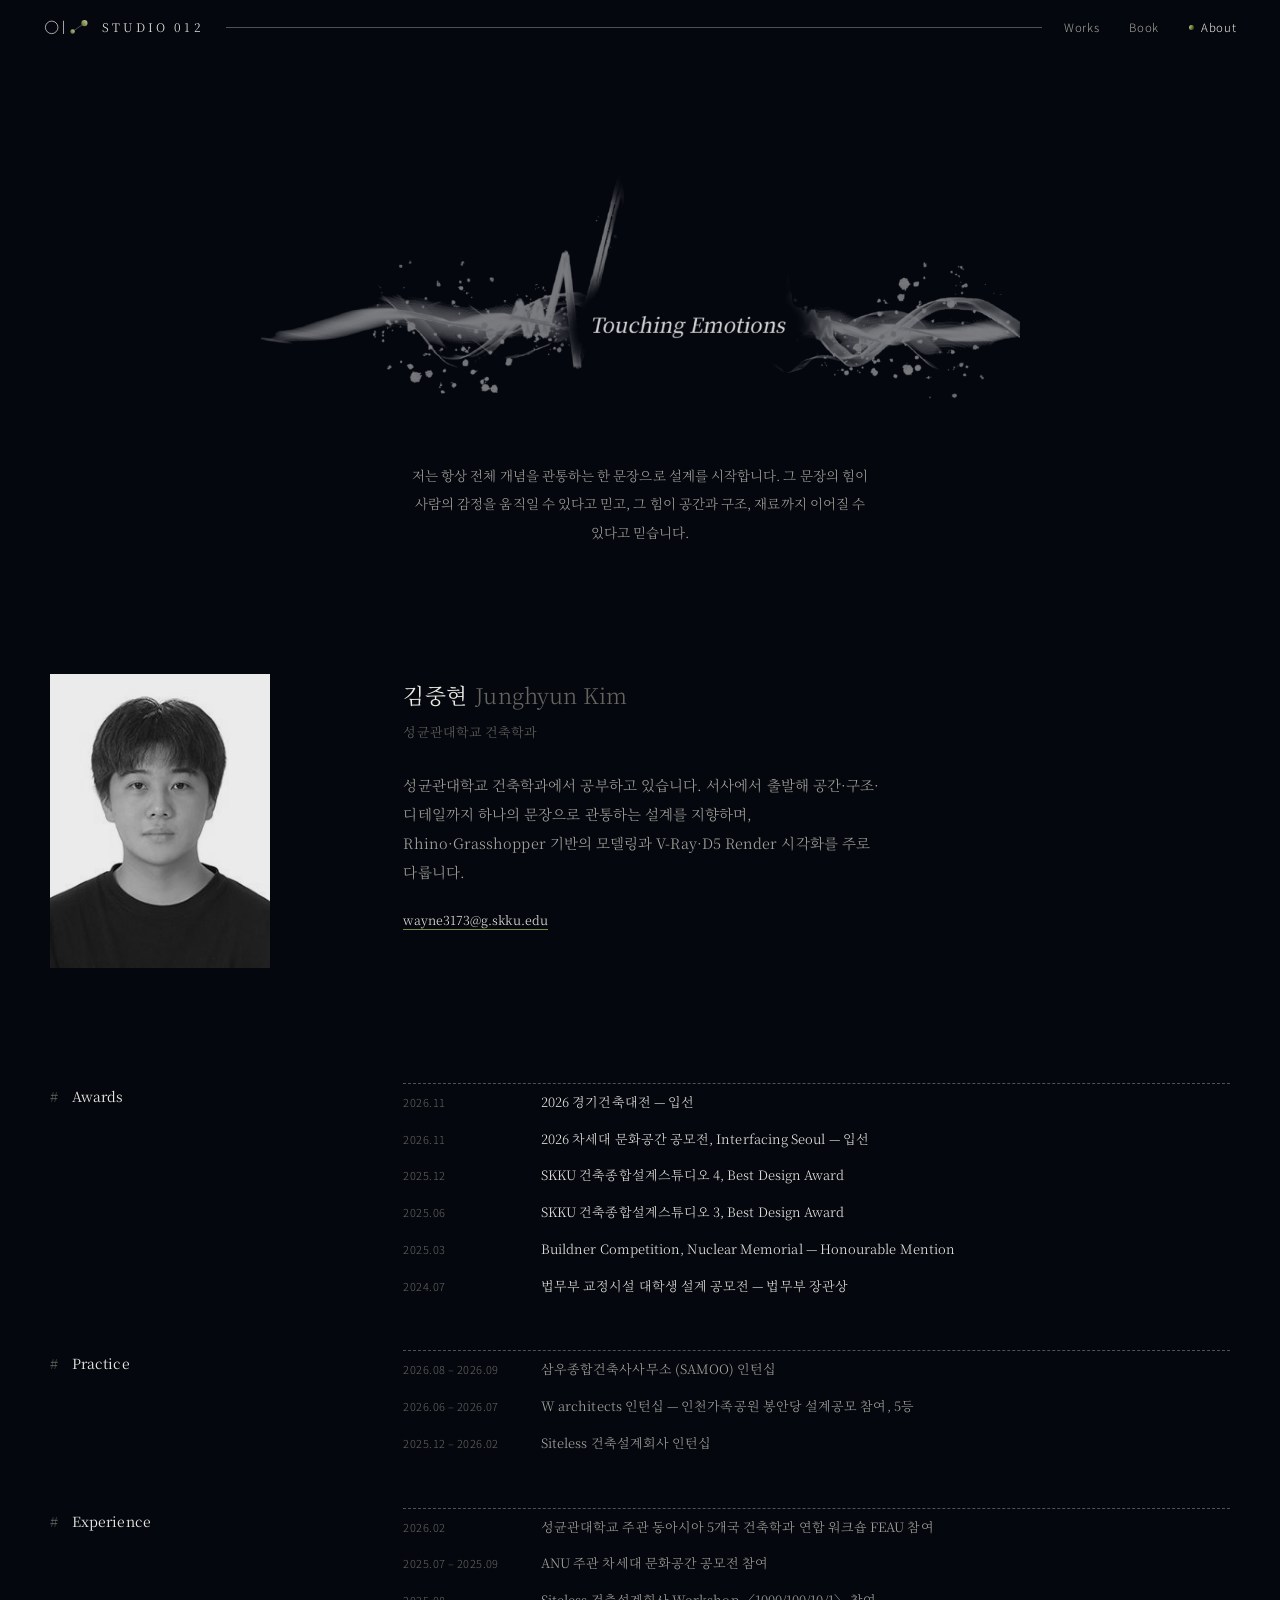
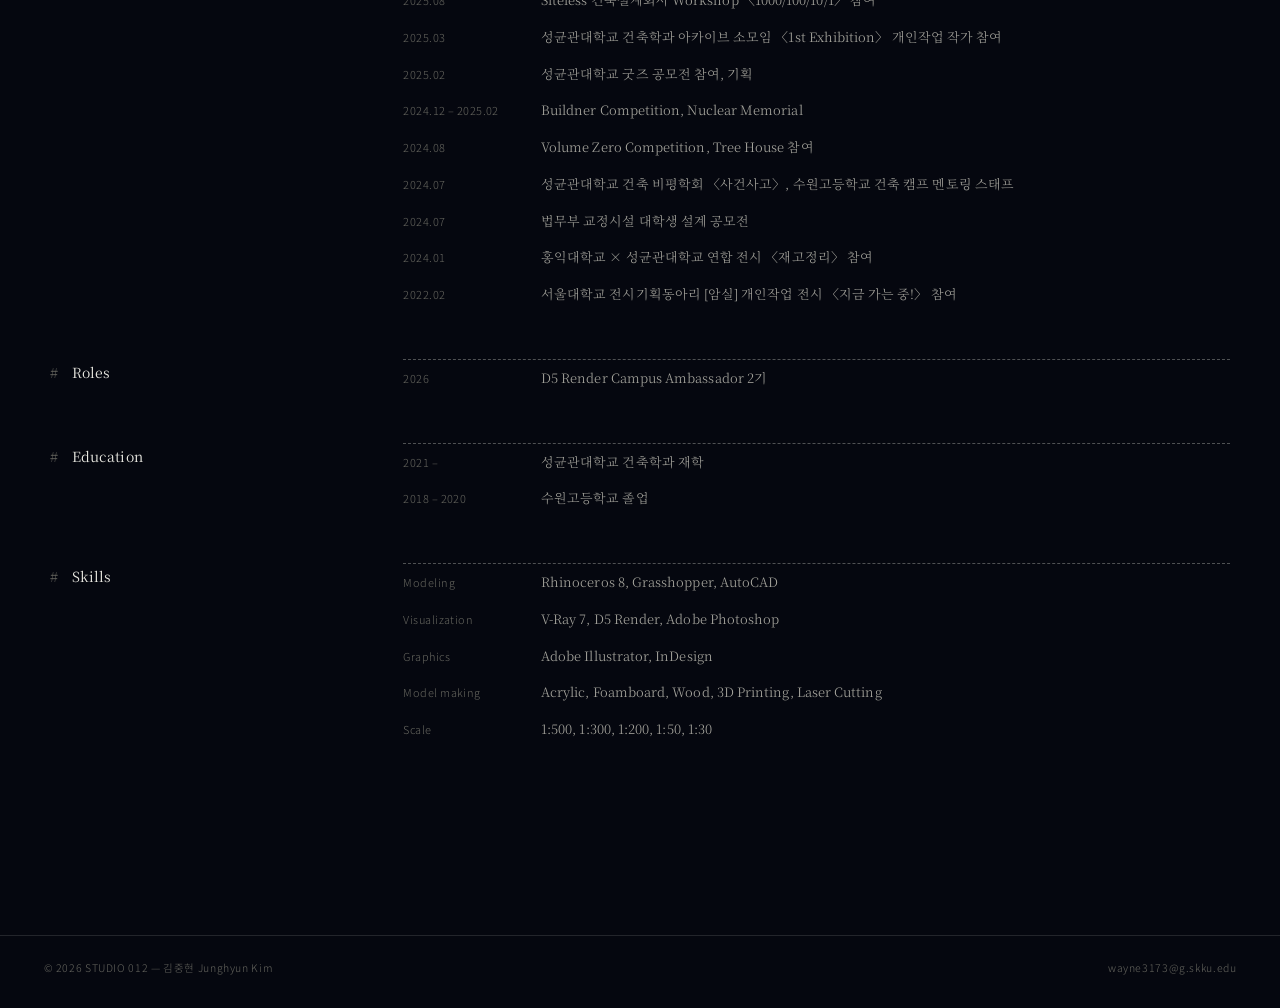
==== about.html @ ef9b9c55 "Initial commit" ====
<!doctype html>
<html lang="ko">
<head>
<meta charset="utf-8">
<meta name="viewport" content="width=device-width, initial-scale=1">
<link rel="preload" href="assets/fonts/NotoSerifKR-300.woff" as="font" type="font/woff" crossorigin>
<link rel="stylesheet" href="assets/css/style.css">
<link rel="icon" href="assets/brand/logo-mark.svg" type="image/svg+xml">
<title>About — STUDIO 012</title>
</head>
<body>
<main class="about" id="about"></main>
<script src="data/site.js"></script>
<script src="assets/js/common.js"></script>
<script src="assets/js/about.js"></script>
</body>
</html>
---- assets/css/style.css ----
/* ============================================================
   STUDIO 012 — 스타일
   색·글꼴은 맨 위 :root 에서 한 번에 바꿀 수 있습니다.
   톤: 검은 바탕 · 회색 세리프 본문 · 올리브 그라데이션 포인트
   (기존 포트폴리오 'Touching Emotions'의 여백과 회색 위계를 따름)
   ============================================================ */

@font-face { font-family: "Noto Serif KR"; font-weight: 300; font-display: swap; src: url("../fonts/NotoSerifKR-300.woff") format("woff"); }
@font-face { font-family: "Noto Serif KR"; font-weight: 400; font-display: swap; src: url("../fonts/NotoSerifKR-400.woff") format("woff"); }
@font-face { font-family: "Noto Sans KR";  font-weight: 300; font-display: swap; src: url("../fonts/NotoSansKR-300.woff") format("woff"); }
@font-face { font-family: "Noto Sans KR";  font-weight: 400; font-display: swap; src: url("../fonts/NotoSansKR-400.woff") format("woff"); }

:root {
  color-scheme: dark;
  --bg:       #05070F;   /* 바탕 — 검정에 가까운 남색 */
  --bg-2:     #0B0E1A;   /* 이미지 자리 */
  --title:    #ECEBE4;   /* 제목 */
  --text:     #A9A8A0;   /* 본문 — 포트폴리오의 회색 */
  --mute:     #66665F;   /* 보조 */
  --rule:     rgba(236,235,228,.13);
  --rule-2:   rgba(236,235,228,.32);

  --olive-hi: #C9CF95;   /* 올리브 밝은 쪽 */
  --olive:    #7D8843;   /* 올리브 */
  --olive-lo: #283012;   /* 올리브 어두운 쪽 */
  --grad:     linear-gradient(115deg, #D3D8A2 0%, #8E9A4E 38%, #4C5624 72%, #1E240C 100%);

  --serif: "Noto Serif KR", "Noto Serif CJK KR", Georgia, serif;
  --sans:  "Noto Sans KR", "Noto Sans CJK KR", system-ui, sans-serif;

  --gutter: clamp(16px, 3.4vw, 56px);
  --measure: 1180px;
  --figw: 920px;          /* 프로젝트 이미지 최대 폭 — 사진 크기는 여기서 조절 */
  --header-h: 54px;
  --ease: cubic-bezier(.2,.7,.1,1);
}

*, *::before, *::after { box-sizing: border-box; }
html { -webkit-text-size-adjust: 100%; scroll-behavior: smooth; }
body {
  margin: 0; background: var(--bg); color: var(--text);
  font-family: var(--serif); font-weight: 300; font-size: 14px; line-height: 1.95; letter-spacing: .005em;
  word-break: keep-all; overflow-wrap: break-word; -webkit-font-smoothing: antialiased;
}
img { display: block; max-width: 100%; height: auto; }
a { color: inherit; text-decoration: none; }
button { font: inherit; color: inherit; background: none; border: 0; padding: 0; cursor: pointer; }
:focus-visible { outline: 1px solid var(--olive-hi); outline-offset: 4px; }
::selection { background: var(--olive); color: #fff; }
.grad-text { background: linear-gradient(115deg, #E6E9C4 0%, #B4BE74 45%, #7D8843 100%); -webkit-background-clip: text; background-clip: text; color: transparent; }

/* ---------- Header : 포트폴리오 상단 머리줄 형식 ---------- */
.site-header {
  position: fixed; inset: 0 0 auto 0; z-index: 50; height: calc(var(--header-h) + env(safe-area-inset-top, 0px)); padding-top: env(safe-area-inset-top, 0px) !important;
  display: flex; align-items: center; gap: 22px; padding: 0 var(--gutter);
  font-family: var(--sans); font-size: 11.5px; letter-spacing: .06em; color: var(--title);
  transition: background .5s var(--ease);
}
.site-header.is-solid { background: rgba(5,7,15,.82); backdrop-filter: blur(10px); -webkit-backdrop-filter: blur(10px); }
.site-header .line { flex: 1; height: 1px; background: var(--rule-2); }
.brand { font-family: var(--serif); font-weight: 400; font-size: 13px; letter-spacing: .08em; white-space: nowrap; }
.brand { display: inline-flex; align-items: center; gap: 12px; font-weight: 300; font-size: 12px; letter-spacing: .26em; }
.brand .mark { width: 46px; height: auto; flex: none; }
.nav { display: flex; gap: clamp(14px, 2.4vw, 30px); }
.nav a { color: var(--text); transition: color .3s; }
.nav a:hover, .nav a[aria-current="page"] { color: var(--title); }
.nav a[aria-current="page"]::before { content: ""; display: inline-block; width: 5px; height: 5px; border-radius: 50%; background: var(--grad); margin-right: 7px; vertical-align: 2px; }

/* ---------- Home : 버블 다이어그램 ---------- */
.atlas { position: relative; height: 100svh; min-height: 560px; overflow: hidden;
  background: var(--bg); }
.atlas svg { position: absolute; inset: 0; width: 100%; height: 100%; touch-action: none; }
.atlas .link { stroke: var(--title); stroke-width: .7; fill: none; opacity: .55; }
.atlas .link.kw { stroke: var(--title); stroke-width: .4; opacity: .2; stroke-dasharray: 2 3; }
.atlas .orbits .ring { fill: none; stroke: var(--title); stroke-width: .55; opacity: .2; }
.atlas .orbits .ring.dash { stroke-dasharray: 1 5; stroke-width: 1.1; stroke-linecap: round; opacity: .32; }
.atlas .orbits .core .ring { opacity: .26; }
.atlas .orbits .core .ring.dash { stroke-dasharray: 10 6 2 6; stroke-width: .7; opacity: .3; }
.atlas .orbits .ring.tick { stroke-dasharray: .8 5.2; stroke-width: 5; opacity: .35; }
.atlas .orbits .ring.far { stroke-dasharray: 2 9; opacity: .18; }
.atlas .orbits .sat-dot { opacity: .95; }
.atlas .stars circle { fill: #F2F1EA; }
.atlas .stars .tw { animation: twinkle 5.5s ease-in-out infinite; }
@keyframes twinkle { 0%, 100% { opacity: .15; } 50% { opacity: .95; } }
.atlas .orbits g { transition: opacity .45s var(--ease); }
.atlas .node { cursor: pointer; }
.atlas .node text { pointer-events: none; }
.atlas .node .c-color { opacity: .9; }
.atlas .node .c-glass { fill: rgba(255,255,255,.12); stroke: rgba(255,255,255,.55); stroke-width: .6; }
.atlas .node .c-out { fill: none; stroke: rgba(255,255,255,.75); stroke-width: 1.2; }
.atlas .node .c-in { fill: none; stroke: rgba(255,255,255,.5); stroke-width: .6; }
.atlas .node.core .lbl { font-family: var(--serif); font-style: italic; font-size: 11px; fill: #15160F; text-anchor: middle; }
.atlas .node .orb { transition: transform .6s var(--ease); }
.atlas .node .orb-color { opacity: .95; }
.atlas .node .orb-glass { fill: rgba(255,255,255,.07); stroke: rgba(255,255,255,.38); stroke-width: .6; }
.atlas .node.project:hover .orb, .atlas .node.project:focus .orb { transform: scale(1.12); }
.atlas .node.project .ttl { font-family: var(--serif); font-size: 11.5px; fill: var(--title); }
.atlas .node.project .note { font-family: var(--sans); font-weight: 300; font-size: 8.5px; letter-spacing: .02em; fill: var(--mute); }
.atlas .node .kw { fill: var(--bg); stroke: var(--title); stroke-width: .6; opacity: .9; }
.atlas .node.keyword .lbl { font-family: var(--sans); font-weight: 300; font-size: 8.5px; fill: var(--text); text-anchor: middle; }
.atlas .node, .atlas .link { transition: opacity .45s var(--ease); }
.atlas.is-focus .link, .atlas.is-focus .node, .atlas.is-focus .orbits g { opacity: .12; }
.atlas.is-focus .link.on { opacity: .9; stroke: var(--olive-hi); stroke-width: .8; }
.atlas.is-focus .node.on, .atlas.is-focus .orbits g.on { opacity: 1; }
.atlas.is-focus .node.keyword.on .kw { stroke: var(--olive-hi); }

.atlas-emblem { position: absolute; left: calc(var(--gutter) - 10px); bottom: clamp(36px, 7vh, 72px); width: min(470px, 78vw); pointer-events: none; }
.atlas-emblem { left: var(--gutter); width: min(380px, 80vw); }
.atlas-emblem { pointer-events: auto; }
.atlas-emblem .atlas-title a { border-bottom: 1px solid transparent; transition: border-color .4s; }
.atlas-emblem .atlas-title a:hover { border-color: var(--olive-hi); }
.atlas-emblem .atlas-title { margin: 0 0 10px; font-style: italic; font-size: 15px; color: var(--title); letter-spacing: .01em; }
.atlas-emblem p { margin: 0; font-size: 12px; color: var(--mute); line-height: 1.8; }
.atlas-legend { position: absolute; right: var(--gutter); bottom: clamp(36px, 7vh, 72px); display: flex; flex-direction: column; gap: 4px;
  font-family: var(--sans); font-size: 10.5px; letter-spacing: .06em; color: var(--mute); text-align: right; }
.atlas-legend i { display: inline-block; width: 7px; height: 7px; border-radius: 50%; margin-left: 8px; }
.atlas-legend .k i { background: transparent; border: 1px solid var(--title); }
.atlas-legend .p i { background: linear-gradient(90deg, #6A5BD6, #E07BB5); filter: blur(1px); width: 12px; height: 12px; }

/* 미리보기 카드 */
.peek { position: absolute; z-index: 5; width: min(240px, 58vw); pointer-events: none; opacity: 0; transform: translateY(6px);
  transition: opacity .4s var(--ease), transform .4s var(--ease); }
.peek.on { opacity: 1; transform: none; pointer-events: auto; }
.peek .ph { aspect-ratio: 4/3; overflow: hidden; background: var(--bg-2); }
.peek img { width: 100%; height: 100%; object-fit: cover; filter: grayscale(1) brightness(.85); transform: scale(1.05); transition: filter 1.1s var(--ease) .1s, transform 1.4s var(--ease); }
.peek.on img { filter: grayscale(0) brightness(1); transform: scale(1); }
.peek .meta { background: rgba(5,7,15,.85); padding: 8px 0 4px; font-size: 11.5px; line-height: 1.7; }
.peek .meta b { font-weight: 400; font-size: 13px; color: var(--title); display: block; }
.peek .meta span { color: var(--mute); }

/* ---------- Home : 지향하는 건축 ---------- */
.thesis { max-width: calc(var(--measure) + 2 * var(--gutter)); margin: 0 auto;
  display: grid; grid-template-columns: minmax(0, 6fr) minmax(0, 5fr); gap: clamp(32px, 6vw, 96px);
  padding: clamp(110px, 14vw, 200px) var(--gutter) clamp(90px, 11vw, 160px); align-items: center; }
.thesis-text .kicker { font-family: var(--sans); font-size: 11px; letter-spacing: .08em; color: var(--mute); margin: 0 0 26px; }
.thesis-text .lead { font-size: clamp(18px, 1.8vw, 23px); color: var(--title); font-weight: 300; line-height: 1.7; margin: 0 0 1.6em; }
.thesis-text p { max-width: 31em; margin: 0 0 1.1em; }
.thesis-text .motto { margin-top: 2.4em; font-style: italic; font-size: 13px; }
.thesis-figure { margin: 0; justify-self: end; width: min(100%, 300px); }
.thesis-figure .ph { aspect-ratio: 4/5; overflow: hidden; }
.thesis-figure img { width: 100%; height: 100%; object-fit: cover; filter: grayscale(.25) brightness(.92); transition: filter 1.2s var(--ease); }
.thesis-figure a:hover img { filter: none; }
.thesis-figure figcaption { font-size: 11.5px; color: var(--mute); margin-top: 12px; line-height: 1.7; }

/* ---------- Works ---------- */
.section-head { max-width: calc(1000px + 2 * var(--gutter)); margin: 0 auto 34px; padding: 0 var(--gutter);
  display: flex; align-items: center; gap: 18px; font-family: var(--sans); font-size: 11px; letter-spacing: .08em; color: var(--mute); }
.section-head h2 { margin: 0; font-family: var(--serif); font-size: 14px; font-weight: 400; letter-spacing: .02em; color: var(--title); }
.section-head .line { flex: 1; height: 1px; background: var(--rule); }

.works { max-width: calc(1000px + 2 * var(--gutter)); margin: 0 auto;
  display: grid; grid-template-columns: repeat(3, minmax(0, 1fr)); gap: clamp(40px, 5vw, 64px) clamp(16px, 2.2vw, 30px);
  padding: 0 var(--gutter) clamp(110px, 13vw, 180px); }
.work .ph { aspect-ratio: 4/3; overflow: hidden; background: var(--bg-2); }
.work img { width: 100%; height: 100%; object-fit: cover; filter: grayscale(1) brightness(.8) contrast(1.05); transition: filter 1s var(--ease), transform 1.6s var(--ease); }
.work:hover img, .work:focus-visible img { filter: grayscale(0) brightness(1); transform: scale(1.035); }
.work .cap { padding-top: 14px; display: grid; grid-template-columns: 1fr auto; gap: 0 12px; }
.work .t { color: var(--title); font-size: 14px; font-weight: 400; line-height: 1.6; }
.work .y { font-family: var(--sans); font-size: 10.5px; letter-spacing: .06em; color: var(--mute); padding-top: 3px; }
.work .s { grid-column: 1 / -1; font-size: 12px; color: var(--mute); line-height: 1.7; }
.work .bar { grid-column: 1 / -1; height: 1px; margin-top: 12px; background: var(--rule); position: relative; overflow: hidden; }
.work .bar::after { content: ""; position: absolute; inset: 0; background: var(--grad); transform: scaleX(0); transform-origin: left; transition: transform .9s var(--ease); }
.work:hover .bar::after { transform: scaleX(1); }

/* ---------- Footer ---------- */
.site-footer { display: flex; flex-wrap: wrap; justify-content: space-between; gap: 12px; padding: 22px var(--gutter) 30px;
  border-top: 1px solid var(--rule); font-family: var(--sans); font-size: 10.5px; letter-spacing: .06em; color: var(--mute); }
.site-footer a:hover { color: var(--title); }

/* ---------- Project ---------- */
.p-hero { max-width: calc(var(--figw) + 2 * var(--gutter)); margin: 0 auto; padding: 0 var(--gutter); }
.p-hero button { display: block; width: 100%; cursor: zoom-in; background: var(--bg-2); }
.p-hero img { width: 100%; max-height: 62svh; object-fit: cover; }

/* 포트폴리오 페이지 머리 형식: 제목 / 수상, 메타 / 한 줄 문장 */
.p-head { max-width: calc(var(--measure) + 2 * var(--gutter)); margin: 0 auto; padding: calc(var(--header-h) + clamp(56px, 7vw, 100px)) var(--gutter) clamp(34px, 4vw, 52px);
  display: grid; grid-template-columns: 1fr 1fr; gap: 26px var(--gutter); }
.p-head h1 { margin: 0; font-weight: 400; font-size: clamp(22px, 2.3vw, 30px); line-height: 1.35; color: var(--title); letter-spacing: -.005em; }
.p-head .award { text-align: right; align-self: end; font-size: 13px; }
.p-head .meta { font-size: 12.5px; line-height: 1.85; color: var(--mute); }
.p-head .meta span { display: block; }
.p-head .tag { text-align: right; font-size: 13px; line-height: 1.85; color: var(--text); max-width: 26em; justify-self: end; }
.p-head .rule { grid-column: 1 / -1; height: 1px; background: var(--rule); margin-top: 10px; }

.p-intro { max-width: calc(var(--measure) + 2 * var(--gutter)); margin: 0 auto; padding: 22px var(--gutter) clamp(40px, 5vw, 70px); }
.p-intro .p-meta { border-top: 1px solid var(--rule); padding-top: 16px; }
.p-meta { margin: 0; display: grid; grid-template-columns: repeat(auto-fit, minmax(180px, 1fr)); gap: 14px var(--gutter); font-size: 12px; line-height: 1.7; }
.p-meta dt { font-family: var(--sans); font-size: 10px; letter-spacing: .08em; color: var(--mute); margin-bottom: 2px; }
.p-meta dd { margin: 0; color: var(--text); }
@media (max-width: 760px) {
  .figs.free { grid-template-columns: 1fr; gap: 36px; }
  .figs.free .fig { grid-column: 1 / -1 !important; margin-top: 0 !important; }
  .figs.free .fig.side { grid-template-columns: 1fr; }
  .p-top.look-split { grid-template-columns: 1fr; }
  .look-split .p-head { order: 1; } .look-split .p-hero { order: 2; }
}
@media (max-width: 640px) { .p-meta { grid-template-columns: 1fr; } }

.p-toc { position: sticky; top: var(--header-h); z-index: 20; background: rgba(5,7,15,.86); backdrop-filter: blur(8px); -webkit-backdrop-filter: blur(8px);
  border-bottom: 1px solid var(--rule); }
.p-toc nav { max-width: calc(var(--measure) + 2 * var(--gutter)); margin: 0 auto; padding: 10px var(--gutter);
  display: flex; gap: 22px; overflow-x: auto; scrollbar-width: none; font-family: var(--sans); font-size: 10.5px; letter-spacing: .07em; color: var(--mute); }
.p-toc nav::-webkit-scrollbar { display: none; }
.p-toc a { white-space: nowrap; transition: color .3s; }
.p-toc a.on, .p-toc a:hover { color: var(--title); }
.p-toc a.on::before { content: ""; display: inline-block; width: 5px; height: 5px; border-radius: 50%; background: var(--grad); margin-right: 7px; vertical-align: 2px; }

.chapter { max-width: calc(var(--measure) + 2 * var(--gutter)); margin: 0 auto; padding: clamp(76px, 9vw, 130px) var(--gutter) 0; scroll-margin-top: calc(var(--header-h) + 36px); }
.chapter-head { display: grid; grid-template-columns: minmax(0, 3fr) minmax(0, 8fr); gap: var(--gutter); margin-bottom: clamp(30px, 4vw, 52px); }
.chapter-head .idx { font-family: var(--sans); font-size: 10.5px; letter-spacing: .08em; color: var(--mute); padding-top: 6px; }
.chapter-head .idx b { font-weight: 400; margin-right: .9em; }
.chapter-head h2 { margin: 0 0 1em; font-size: clamp(15px, 1.35vw, 18px); font-weight: 400; color: var(--title); line-height: 1.6; }
.chapter-head p { margin: 0 0 1em; max-width: 36em; }

.figs { display: grid; gap: clamp(10px, 1.2vw, 16px); max-width: var(--figw); margin-left: auto; }
.figs.trio, .kind-model .figs { max-width: 760px; }
.fig img { max-height: 70svh; object-fit: contain; margin: 0 auto; }
.figs.full { grid-template-columns: 1fr; }
.figs.pair { grid-template-columns: repeat(2, minmax(0, 1fr)); }
.figs.trio { grid-template-columns: repeat(3, minmax(0, 1fr)); align-items: start; }
.figs > .fig.wide { grid-column: 1 / -1; }
.fig { margin: 0; }
.fig button { display: block; width: 100%; cursor: zoom-in; overflow: hidden; background: var(--bg-2); }
.fig img { width: 100%; transition: transform 1.4s var(--ease); }
.fig button:hover img { transform: scale(1.015); }
.fig figcaption { font-size: 11px; color: var(--mute); padding-top: 8px; line-height: 1.6; }
.kind-drawing .fig button, .kind-detail .fig button { background: #fff; }

.p-next { max-width: calc(var(--measure) + 2 * var(--gutter)); margin: clamp(110px, 13vw, 190px) auto 0; padding: 0 var(--gutter); }
.p-next a { display: grid; grid-template-columns: minmax(0, 1fr) minmax(0, 1fr); gap: var(--gutter); align-items: end; border-top: 1px solid var(--rule); padding: 18px 0 clamp(50px, 6vw, 90px); }
.p-next .lbl { font-family: var(--sans); font-size: 10.5px; letter-spacing: .08em; color: var(--mute); }
.p-next .t { font-size: clamp(18px, 1.8vw, 24px); color: var(--title); margin-top: 8px; }
.p-next .ph { aspect-ratio: 16/9; overflow: hidden; justify-self: end; width: min(100%, 300px); }
.p-next img { width: 100%; height: 100%; object-fit: cover; filter: grayscale(1) brightness(.75); transition: filter 1s var(--ease), transform 1.6s var(--ease); }
.p-next a:hover img { filter: none; transform: scale(1.03); }

/* ---------- 프로젝트마다 다른 구성 ---------- */
/* free: 이미지마다 폭·위치를 따로 — 여백이 서사를 만든다 */
.figs.free { display: grid; grid-template-columns: repeat(12, minmax(0, 1fr)); gap: clamp(40px, 6vw, 96px) clamp(12px, 1.6vw, 22px); max-width: none; margin: 0; align-items: start; }
.figs.free .fig img { width: 100%; max-height: none; }
.figs.free .fig button { background: transparent; }
.figs.free .fig.side { display: grid; grid-template-columns: minmax(0, 1fr) 13em; gap: 18px; align-items: end; }
.figs.free .fig.side figcaption { padding: 0; }
/* strip: 가로로 흐르는 띠 — 선형의 흐름 */
.figs.strip { display: flex; gap: 14px; max-width: none; margin: 0 calc(-1 * var(--gutter)); padding: 0 var(--gutter) 14px; overflow-x: auto; scroll-snap-type: x proximity; scrollbar-width: thin; scrollbar-color: var(--olive) transparent; }
.figs.strip .fig { flex: none; scroll-snap-align: start; }
.figs.strip .fig img { height: min(52svh, 460px); width: auto; max-height: none; }

/* 머리 구성 */
.p-top.look-split { max-width: calc(var(--measure) + 2 * var(--gutter)); margin: 0 auto; padding: calc(var(--header-h) + clamp(50px, 6vw, 90px)) var(--gutter) 0;
  display: grid; grid-template-columns: minmax(0, 5fr) minmax(0, 6fr); gap: clamp(32px, 6vw, 96px); align-items: end; }
.look-split .p-head { padding: 0; margin: 0; grid-template-columns: 1fr; gap: 18px; order: 2; }
.look-split .p-head .award, .look-split .p-head .tag { text-align: left; justify-self: start; }
.look-split .p-hero { padding: 0; margin: 0; max-width: none; order: 1; }
.look-split .p-hero img { max-height: 80svh; }
.p-top.look-center .p-head { grid-template-columns: 1fr; text-align: center; justify-items: center; gap: 16px; }
.look-center .p-head .award, .look-center .p-head .tag { text-align: center; justify-self: center; }
.look-center .p-hero { max-width: calc(620px + 2 * var(--gutter)); }
.p-top.look-pano .p-hero { max-width: calc(var(--measure) + 2 * var(--gutter)); }
.p-top.look-pano .p-hero img { max-height: 46svh; }

/* ---------- Lightbox ---------- */
.lightbox { position: fixed; inset: 0; z-index: 100; background: rgba(5,7,15,.97); color: var(--text); display: none; }
.lightbox.on { display: block; }
.lightbox .stage { position: absolute; inset: 52px 0 46px; overflow: auto; display: grid; place-items: center; cursor: zoom-in; }
.lightbox .stage.zoomed { place-items: start; cursor: zoom-out; }
.lightbox .stage img { max-width: 94vw; max-height: calc(100svh - 110px); object-fit: contain; }
.lightbox .stage.zoomed img { max-width: none; max-height: none; width: 220%; }
.lightbox .bar { position: absolute; left: 0; right: 0; display: flex; justify-content: space-between; align-items: center; padding: 0 var(--gutter); height: 50px; font-family: var(--sans); font-size: 11px; letter-spacing: .05em; }
.lightbox .top { top: 0; } .lightbox .bottom { bottom: 0; color: var(--mute); }
.lightbox .ctrls { display: flex; gap: 22px; }
.lightbox button:hover { color: var(--title); }

/* ---------- About : 포트폴리오의 '# Education' 형식 ---------- */
.about { max-width: calc(var(--measure) + 2 * var(--gutter)); margin: 0 auto; padding: calc(var(--header-h) + clamp(60px, 9vw, 130px)) var(--gutter) clamp(90px, 11vw, 150px); }
.about-top { display: grid; grid-template-columns: minmax(0, 3fr) minmax(0, 8fr); gap: var(--gutter); margin-bottom: clamp(70px, 9vw, 120px); align-items: start; }
.about-top img { width: 100%; max-width: 220px; filter: grayscale(1) brightness(.92); }
.about-emblem { margin: 0 0 clamp(60px, 8vw, 110px); display: flex; justify-content: center; }
.about-emblem img { width: min(760px, 100%); opacity: .9; }
.about-emblem + .about-statement { text-align: center; margin: -40px auto clamp(80px, 10vw, 130px); max-width: 34em; font-size: 13.5px; line-height: 2.1; }
.about-top h1 { margin: 0; font-weight: 400; font-size: clamp(18px, 1.7vw, 22px); color: var(--title); }
.about-top h1 span { color: var(--mute); font-weight: 300; margin-left: .4em; }
.about-top .school { color: var(--mute); margin: 2px 0 2em; font-size: 13px; }
.about-top .intro { font-size: 14.5px; line-height: 2; max-width: 34em; }
.about-top .contact { margin-top: 1.8em; font-size: 12.5px; }
.about-top .contact a { border-bottom: 1px solid var(--olive); color: var(--title); }
.cv { display: grid; grid-template-columns: minmax(0, 3fr) minmax(0, 8fr); gap: 0 var(--gutter); padding: 0 0 46px; }
.cv h2 { margin: 0; font-size: 14px; font-weight: 400; color: var(--title); }
.cv h2::before { content: "#"; margin-right: 1em; color: var(--mute); }
.cv ul { list-style: none; margin: 0; padding: 0; border-top: 1px dashed var(--rule-2); }
.cv li { display: grid; grid-template-columns: 9.5em 1fr; gap: 14px; padding: 7px 0; font-size: 13px; line-height: 1.75; }
.cv li span:first-child { font-family: var(--sans); font-size: 11px; letter-spacing: .04em; color: var(--mute); padding-top: 2px; }
.cv.awards li span:last-child { color: var(--title); }

/* ---------- Book ---------- */
.book-page { min-height: 100svh; display: flex; flex-direction: column; background: radial-gradient(70% 60% at 50% 45%, rgba(125,136,67,.12), transparent 70%), var(--bg); }
.book-wrap { flex: 1; display: flex; flex-direction: column; align-items: center; justify-content: center; padding: calc(var(--header-h) + 24px) var(--gutter) 24px; gap: 20px; }
.book-head { width: 100%; max-width: var(--measure); display: flex; justify-content: space-between; align-items: baseline; gap: 16px; }
.book-head h1 { margin: 0; font-size: 13px; font-weight: 400; color: var(--title); font-style: italic; }
.book-head span { font-family: var(--sans); font-size: 10.5px; letter-spacing: .06em; color: var(--mute); }
.book { position: relative; perspective: 2600px; cursor: pointer; user-select: none; -webkit-user-select: none; }
.book img { width: 100%; height: 100%; object-fit: cover; pointer-events: none; }
.book .face { position: absolute; inset: 0; background: #fff; overflow: hidden; backface-visibility: hidden; -webkit-backface-visibility: hidden; }
.book.is-spread .base { position: absolute; top: 0; bottom: 0; width: 50%; box-shadow: 0 40px 80px -40px rgba(0,0,0,.9); }
.book.is-spread .base.left { left: 0; } .book.is-spread .base.right { right: 0; }
.book .sheet { position: absolute; top: 0; bottom: 0; left: 50%; width: 50%; transform-origin: left center; transform-style: preserve-3d; transition: transform 1.1s cubic-bezier(.5,.05,.2,1); }
.book .sheet.flipped { transform: rotateY(-180deg); }
.book .sheet .back { transform: rotateY(180deg); }
.book .sheet .front::after, .book .sheet .back::after { content: ""; position: absolute; inset: 0; pointer-events: none; }
.book .sheet .front::after { background: linear-gradient(to right, rgba(0,0,0,.16), transparent 7%); }
.book .sheet .back::after { background: linear-gradient(to left, rgba(0,0,0,.16), transparent 7%); }
.book .spine { position: absolute; top: 0; bottom: 0; left: 50%; width: 1px; background: rgba(0,0,0,.2); z-index: 60; pointer-events: none; }
.book.is-single { overflow: hidden; }
.book .track { display: flex; height: 100%; transition: transform .7s var(--ease); }
.book .leaf { position: relative; flex: 0 0 100%; height: 100%; }
.book-ctrls { display: flex; gap: 28px; align-items: center; font-family: var(--sans); font-size: 11px; letter-spacing: .06em; }
.book-ctrls button { padding: 6px 0; color: var(--text); }
.book-ctrls button:hover { color: var(--title); }
.book-ctrls .count { color: var(--mute); font-variant-numeric: tabular-nums; min-width: 5em; text-align: center; }

/* ---------- Responsive ---------- */
@media (max-width: 960px) {
  .works { grid-template-columns: repeat(2, minmax(0, 1fr)); }
  .figs { margin-left: 0; }
  .thesis, .p-intro { grid-template-columns: 1fr; }
  .thesis-figure { justify-self: start; }
  .chapter-head { grid-template-columns: 1fr; gap: 8px; }
  .figs.trio { grid-template-columns: repeat(2, minmax(0, 1fr)); }
  .about-top, .cv { grid-template-columns: 1fr; }
  .cv h2 { margin-bottom: 12px; }
}
@media (max-width: 760px) {
  .figs.free { grid-template-columns: 1fr; gap: 36px; }
  .figs.free .fig { grid-column: 1 / -1 !important; margin-top: 0 !important; }
  .figs.free .fig.side { grid-template-columns: 1fr; }
  .p-top.look-split { grid-template-columns: 1fr; }
  .look-split .p-head { order: 1; } .look-split .p-hero { order: 2; }
}
@media (max-width: 640px) {
  .site-header .line { display: none; }
  .site-header { justify-content: space-between; }
  .works { grid-template-columns: 1fr; }
  .figs.pair, .figs.trio { grid-template-columns: 1fr; }
  .p-head { grid-template-columns: 1fr; gap: 14px; }
  .p-head .award, .p-head .tag { text-align: left; justify-self: start; }
  .p-next a { grid-template-columns: 1fr; }
  .p-next .ph { justify-self: start; }
  .cv li { grid-template-columns: 1fr; gap: 0; }
  .atlas-legend { display: none; }
  .atlas .node.project .ttl { font-size: 10px; }
  .atlas .node.keyword .lbl { font-size: 7.5px; }
}
@media (prefers-reduced-motion: reduce) {
  *, *::before, *::after { transition-duration: .01ms !important; animation-duration: .01ms !important; scroll-behavior: auto !important; }
}
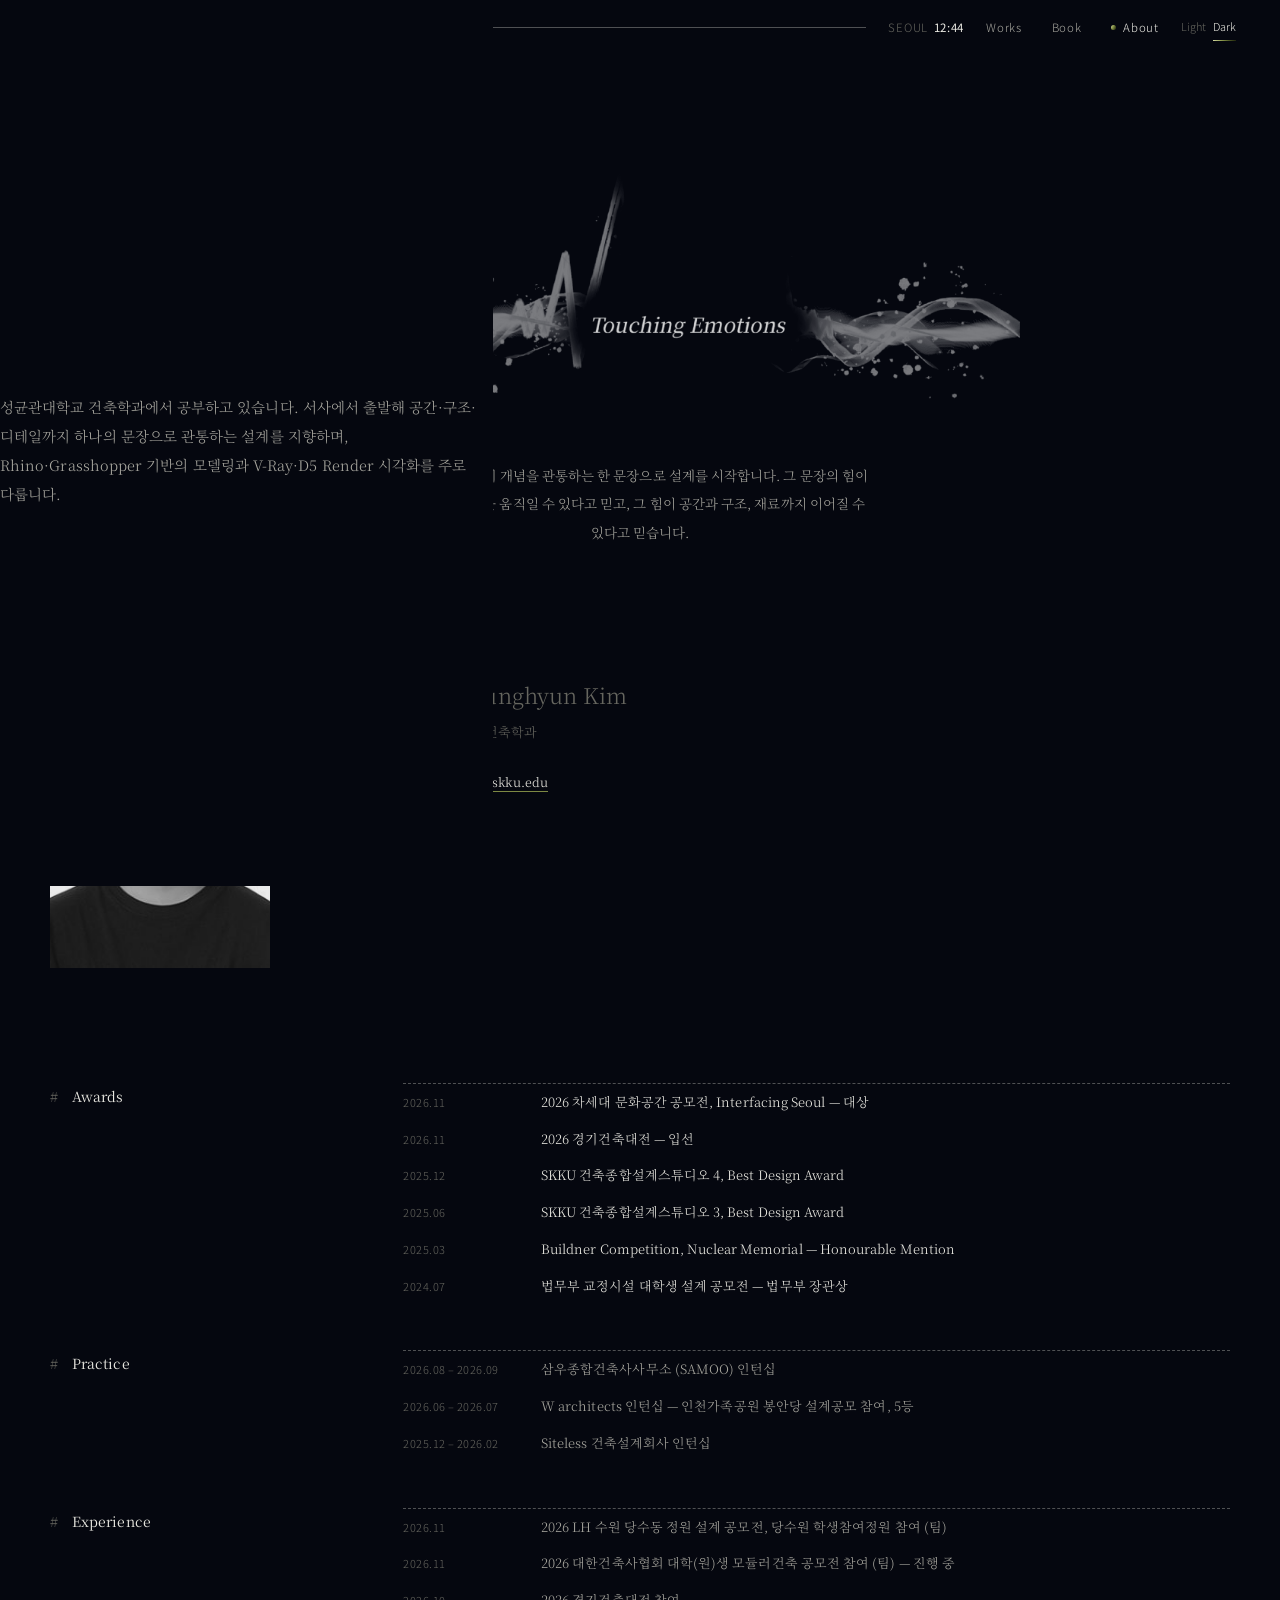
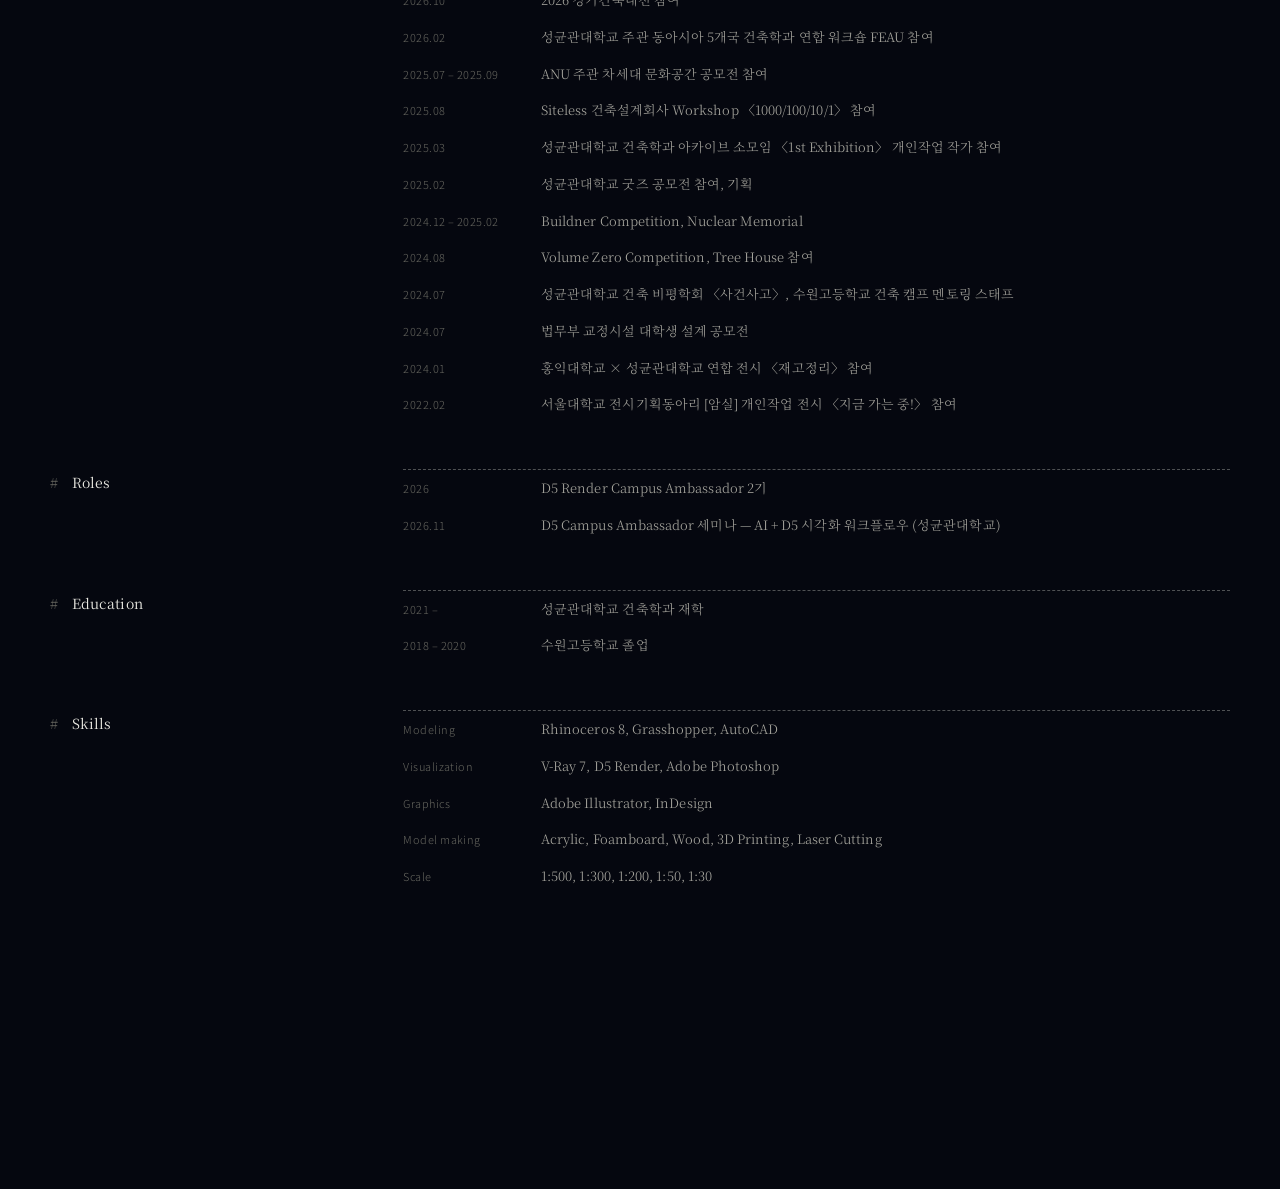
==== commit 2508ac8d: "모션 그래픽 + 라이트/다크 모드 - 궤도를 돌던 글자가 스크롤에 따라 STUDIO 012 로 모이는 키네틱 섹션 - 첫 방문 인트로, 페이지 전환 커튼, 스크롤 진행 선 - 설계" ====
--- a/about.html
+++ b/about.html
@@ -4,7 +4,9 @@
 <meta charset="utf-8">
 <meta name="viewport" content="width=device-width, initial-scale=1">
 <link rel="preload" href="assets/fonts/NotoSerifKR-300.woff" as="font" type="font/woff" crossorigin>
+<script>try{var t=localStorage.getItem("s012-theme")}catch(e){}document.documentElement.dataset.theme=t==="light"?"light":"dark"</script>
 <link rel="stylesheet" href="assets/css/style.css">
+<link rel="stylesheet" href="assets/css/motion.css">
 <link rel="icon" href="assets/brand/logo-mark.svg" type="image/svg+xml">
 <title>About — STUDIO 012</title>
 </head>
@@ -13,5 +15,6 @@
 <script src="data/site.js"></script>
 <script src="assets/js/common.js"></script>
 <script src="assets/js/about.js"></script>
+<script src="assets/js/motion.js"></script>
 </body>
 </html>
--- a/assets/css/style.css
+++ b/assets/css/style.css
@@ -19,6 +19,11 @@
   --mute:     #66665F;   /* 보조 */
   --rule:     rgba(236,235,228,.13);
   --rule-2:   rgba(236,235,228,.32);
+  --veil:     rgba(5,7,15,.84);       /* 머리말·목차 반투명 바탕 */
+  --veil-2:   rgba(5,7,15,.97);       /* 라이트박스 바탕 */
+  --star:     #F2F1EA;                /* 버블 다이어그램 별 */
+  --glass:    255,255,255;            /* 버블 유리 테두리 색 (r,g,b) */
+  --grad-txt: linear-gradient(115deg, #E6E9C4 0%, #B4BE74 45%, #7D8843 100%);
 
   --olive-hi: #C9CF95;   /* 올리브 밝은 쪽 */
   --olive:    #7D8843;   /* 올리브 */
@@ -35,10 +40,29 @@
   --ease: cubic-bezier(.2,.7,.1,1);
 }
 
+/* 라이트 모드 — 종이 같은 따뜻한 미색 바탕 · 먹색 글씨 · 짙은 올리브 */
+html[data-theme="light"] {
+  color-scheme: light;
+  --bg:       #EFEEE7;
+  --bg-2:     #E3E2D9;
+  --title:    #15160F;
+  --text:     #46463E;
+  --mute:     #85847A;
+  --rule:     rgba(21,22,15,.12);
+  --rule-2:   rgba(21,22,15,.32);
+  --olive-hi: #5E6A2C;
+  --olive:    #6E7A36;
+  --veil:     rgba(239,238,231,.86);
+  --veil-2:   rgba(239,238,231,.98);
+  --star:     #2A2B22;
+  --glass:    21,22,15;
+  --grad-txt: linear-gradient(115deg, #7D8843 0%, #55602A 50%, #2F3614 100%);
+}
+
 *, *::before, *::after { box-sizing: border-box; }
 html { -webkit-text-size-adjust: 100%; scroll-behavior: smooth; }
 body {
-  margin: 0; background: var(--bg); color: var(--text);
+  margin: 0; background: var(--bg); color: var(--text); transition: background-color .6s var(--ease), color .6s var(--ease);
   font-family: var(--serif); font-weight: 300; font-size: 14px; line-height: 1.95; letter-spacing: .005em;
   word-break: keep-all; overflow-wrap: break-word; -webkit-font-smoothing: antialiased;
 }
@@ -47,7 +71,7 @@
 button { font: inherit; color: inherit; background: none; border: 0; padding: 0; cursor: pointer; }
 :focus-visible { outline: 1px solid var(--olive-hi); outline-offset: 4px; }
 ::selection { background: var(--olive); color: #fff; }
-.grad-text { background: linear-gradient(115deg, #E6E9C4 0%, #B4BE74 45%, #7D8843 100%); -webkit-background-clip: text; background-clip: text; color: transparent; }
+.grad-text { background: var(--grad-txt); -webkit-background-clip: text; background-clip: text; color: transparent; }
 
 /* ---------- Header : 포트폴리오 상단 머리줄 형식 ---------- */
 .site-header {
@@ -56,7 +80,7 @@
   font-family: var(--sans); font-size: 11.5px; letter-spacing: .06em; color: var(--title);
   transition: background .5s var(--ease);
 }
-.site-header.is-solid { background: rgba(5,7,15,.82); backdrop-filter: blur(10px); -webkit-backdrop-filter: blur(10px); }
+.site-header.is-solid { background: var(--veil); backdrop-filter: blur(10px); -webkit-backdrop-filter: blur(10px); }
 .site-header .line { flex: 1; height: 1px; background: var(--rule-2); }
 .brand { font-family: var(--serif); font-weight: 400; font-size: 13px; letter-spacing: .08em; white-space: nowrap; }
 .brand { display: inline-flex; align-items: center; gap: 12px; font-weight: 300; font-size: 12px; letter-spacing: .26em; }
@@ -79,20 +103,20 @@
 .atlas .orbits .ring.tick { stroke-dasharray: .8 5.2; stroke-width: 5; opacity: .35; }
 .atlas .orbits .ring.far { stroke-dasharray: 2 9; opacity: .18; }
 .atlas .orbits .sat-dot { opacity: .95; }
-.atlas .stars circle { fill: #F2F1EA; }
+.atlas .stars circle { fill: var(--star); }
 .atlas .stars .tw { animation: twinkle 5.5s ease-in-out infinite; }
 @keyframes twinkle { 0%, 100% { opacity: .15; } 50% { opacity: .95; } }
 .atlas .orbits g { transition: opacity .45s var(--ease); }
 .atlas .node { cursor: pointer; }
 .atlas .node text { pointer-events: none; }
 .atlas .node .c-color { opacity: .9; }
-.atlas .node .c-glass { fill: rgba(255,255,255,.12); stroke: rgba(255,255,255,.55); stroke-width: .6; }
-.atlas .node .c-out { fill: none; stroke: rgba(255,255,255,.75); stroke-width: 1.2; }
-.atlas .node .c-in { fill: none; stroke: rgba(255,255,255,.5); stroke-width: .6; }
+.atlas .node .c-glass { fill: rgba(255,255,255,.12); stroke: rgba(var(--glass),.55); stroke-width: .6; }
+.atlas .node .c-out { fill: none; stroke: rgba(var(--glass),.75); stroke-width: 1.2; }
+.atlas .node .c-in { fill: none; stroke: rgba(var(--glass),.5); stroke-width: .6; }
 .atlas .node.core .lbl { font-family: var(--serif); font-style: italic; font-size: 11px; fill: #15160F; text-anchor: middle; }
 .atlas .node .orb { transition: transform .6s var(--ease); }
 .atlas .node .orb-color { opacity: .95; }
-.atlas .node .orb-glass { fill: rgba(255,255,255,.07); stroke: rgba(255,255,255,.38); stroke-width: .6; }
+.atlas .node .orb-glass { fill: rgba(255,255,255,.07); stroke: rgba(var(--glass),.38); stroke-width: .6; }
 .atlas .node.project:hover .orb, .atlas .node.project:focus .orb { transform: scale(1.12); }
 .atlas .node.project .ttl { font-family: var(--serif); font-size: 11.5px; fill: var(--title); }
 .atlas .node.project .note { font-family: var(--sans); font-weight: 300; font-size: 8.5px; letter-spacing: .02em; fill: var(--mute); }
@@ -124,7 +148,7 @@
 .peek .ph { aspect-ratio: 4/3; overflow: hidden; background: var(--bg-2); }
 .peek img { width: 100%; height: 100%; object-fit: cover; filter: grayscale(1) brightness(.85); transform: scale(1.05); transition: filter 1.1s var(--ease) .1s, transform 1.4s var(--ease); }
 .peek.on img { filter: grayscale(0) brightness(1); transform: scale(1); }
-.peek .meta { background: rgba(5,7,15,.85); padding: 8px 0 4px; font-size: 11.5px; line-height: 1.7; }
+.peek .meta { background: var(--veil); padding: 8px 0 4px; font-size: 11.5px; line-height: 1.7; }
 .peek .meta b { font-weight: 400; font-size: 13px; color: var(--title); display: block; }
 .peek .meta span { color: var(--mute); }
 
@@ -196,7 +220,7 @@
 }
 @media (max-width: 640px) { .p-meta { grid-template-columns: 1fr; } }
 
-.p-toc { position: sticky; top: var(--header-h); z-index: 20; background: rgba(5,7,15,.86); backdrop-filter: blur(8px); -webkit-backdrop-filter: blur(8px);
+.p-toc { position: sticky; top: var(--header-h); z-index: 20; background: var(--veil); backdrop-filter: blur(8px); -webkit-backdrop-filter: blur(8px);
   border-bottom: 1px solid var(--rule); }
 .p-toc nav { max-width: calc(var(--measure) + 2 * var(--gutter)); margin: 0 auto; padding: 10px var(--gutter);
   display: flex; gap: 22px; overflow-x: auto; scrollbar-width: none; font-family: var(--sans); font-size: 10.5px; letter-spacing: .07em; color: var(--mute); }
@@ -260,7 +284,7 @@
 .p-top.look-pano .p-hero img { max-height: 46svh; }
 
 /* ---------- Lightbox ---------- */
-.lightbox { position: fixed; inset: 0; z-index: 100; background: rgba(5,7,15,.97); color: var(--text); display: none; }
+.lightbox { position: fixed; inset: 0; z-index: 100; background: var(--veil-2); color: var(--text); display: none; }
 .lightbox.on { display: block; }
 .lightbox .stage { position: absolute; inset: 52px 0 46px; overflow: auto; display: grid; place-items: center; cursor: zoom-in; }
 .lightbox .stage.zoomed { place-items: start; cursor: zoom-out; }
--- a/assets/css/motion.css
+++ b/assets/css/motion.css
@@ -0,0 +1,123 @@
+/* ============================================================
+   STUDIO 012 — 모션 그래픽 · 라이트/다크 전환
+   motion.js 와 짝입니다. 움직임을 줄이고 싶으면 이 파일과
+   motion.js 의 <link>/<script> 두 줄만 지우면 원래대로 돌아갑니다.
+   ============================================================ */
+
+/* ---------- 머리말 : 서울 시계 · Light / Dark ---------- */
+.site-header .clock { font-variant-numeric: tabular-nums; color: var(--mute); white-space: nowrap; }
+.site-header .clock b { font-weight: 400; color: var(--title); margin-left: .5em; }
+.theme-toggle { display: inline-flex; gap: .7em; font-family: var(--sans); font-size: 11px; letter-spacing: .06em; }
+.theme-toggle button { color: var(--mute); transition: color .3s; position: relative; }
+.theme-toggle button[aria-pressed="true"] { color: var(--title); }
+.theme-toggle button[aria-pressed="true"]::after { content: ""; position: absolute; left: 0; right: 0; bottom: -3px; height: 1px; background: var(--grad); }
+.nav a { white-space: nowrap; }
+@media (max-width: 640px) {
+  .site-header .clock, .site-header .line { display: none; }
+  .site-header { gap: 12px; justify-content: space-between; }
+  .site-header .nav { gap: 12px; margin-left: auto; }
+  .site-header .nav a[aria-current="page"]::before { display: none; }
+  .theme-toggle { gap: .5em; font-size: 10.5px; }
+}
+@media (max-width: 400px) { .brand > span { display: none; } }
+
+/* 머리말 아래 스크롤 진행 선 */
+.scroll-line { position: fixed; left: 0; right: 0; top: calc(var(--header-h) + env(safe-area-inset-top, 0px)); height: 1px; z-index: 51;
+  transform-origin: left; transform: scaleX(0); background: var(--grad); pointer-events: none; }
+
+/* ---------- 페이지 전환 커튼 ---------- */
+.curtain { position: fixed; inset: 0; z-index: 200; pointer-events: none; background: var(--bg);
+  display: grid; place-items: center; transform: translateY(0); transition: transform .9s cubic-bezier(.76,0,.24,1); }
+.curtain .word { font-family: var(--serif); font-weight: 300; letter-spacing: .3em; font-size: 12px; color: var(--title); opacity: .7; }
+.curtain.is-up { transform: translateY(-101%); }
+.curtain.is-down { transform: translateY(0); transition-duration: .55s; }
+.curtain.no-anim { transition: none; }
+
+/* ---------- 첫 방문 인트로 ---------- */
+.intro { position: fixed; inset: 0; z-index: 210; background: var(--bg); display: grid; place-items: center; overflow: hidden;
+  transition: clip-path 1.1s cubic-bezier(.76,0,.24,1); clip-path: inset(0 0 0 0); }
+.intro.done { clip-path: inset(0 0 100% 0); }
+.intro .row { display: flex; align-items: baseline; gap: .02em; font-family: var(--serif); font-weight: 300;
+  font-size: clamp(44px, 9vw, 140px); color: var(--title); letter-spacing: .04em; }
+.intro .row span { display: inline-block; opacity: 0; transform: translate(var(--x), var(--y)) rotate(var(--r)); filter: blur(8px);
+  transition: transform 1.25s cubic-bezier(.2,.8,.1,1), opacity .9s ease, filter 1.1s ease; transition-delay: var(--d); }
+.intro.go .row span { opacity: 1; transform: none; filter: blur(0); }
+.intro .row .gap { width: .4em; }
+.intro .sub { position: absolute; bottom: 12vh; left: 0; right: 0; text-align: center; font-family: var(--sans); font-size: 11px;
+  letter-spacing: .3em; color: var(--mute); opacity: 0; transition: opacity .8s ease .9s; }
+.intro.go .sub { opacity: 1; }
+.intro .count { position: absolute; right: var(--gutter); bottom: 5vh; font-family: var(--sans); font-size: 11px; letter-spacing: .08em; color: var(--mute); font-variant-numeric: tabular-nums; }
+
+/* ---------- 첫 화면 : 궤도에서 모여드는 STUDIO 012 ---------- */
+.kinetic { position: relative; height: 240vh; }
+.kinetic .stick { position: sticky; top: 0; height: 100svh; overflow: hidden; }
+.kinetic svg.orb-lines { position: absolute; inset: 0; width: 100%; height: 100%; pointer-events: none; }
+.kinetic svg.orb-lines ellipse { fill: none; stroke: var(--title); stroke-width: .5; opacity: .16; }
+.kinetic svg.orb-lines ellipse.dash { stroke-dasharray: 1 6; stroke-linecap: round; stroke-width: 1.2; opacity: .3; }
+.kinetic .letters { position: absolute; inset: 0; }
+.kinetic .ch { position: absolute; left: 0; top: 0; font-family: var(--serif); font-weight: 300; line-height: 1;
+  font-size: clamp(54px, 12vw, 190px); color: var(--title); will-change: transform; white-space: pre; }
+.kinetic .ch.num { background: var(--grad-txt); -webkit-background-clip: text; background-clip: text; color: transparent; }
+.kinetic .measure { position: absolute; visibility: hidden; display: flex; font-family: var(--serif); font-weight: 300; line-height: 1;
+  font-size: clamp(54px, 12vw, 190px); letter-spacing: .03em; white-space: pre; }
+.kinetic .base { position: absolute; left: var(--gutter); right: var(--gutter); height: 1px; background: var(--rule-2); transform-origin: left; transform: scaleX(0); }
+.kinetic .cap { position: absolute; left: 0; right: 0; text-align: center; font-family: var(--serif); font-style: italic; font-size: clamp(13px, 1.2vw, 16px);
+  color: var(--text); opacity: 0; transform: translateY(14px); transition: opacity .8s var(--ease), transform .8s var(--ease); }
+.kinetic .cap.on { opacity: 1; transform: none; }
+.kinetic .cap small { display: block; font-family: var(--sans); font-style: normal; font-size: 10.5px; letter-spacing: .2em; color: var(--mute); margin-top: 10px; }
+.kinetic .hint { position: absolute; left: var(--gutter); bottom: 5vh; font-family: var(--sans); font-size: 10.5px; letter-spacing: .12em; color: var(--mute); }
+.kinetic .hint i { display: inline-block; width: 26px; height: 1px; background: var(--mute); vertical-align: middle; margin-right: 10px; transform-origin: left; animation: hint 2.4s var(--ease) infinite; }
+@keyframes hint { 0% { transform: scaleX(0); } 50% { transform: scaleX(1); } 100% { transform: scaleX(1); opacity: 0; } }
+
+/* ---------- 키워드 흐르는 띠 ---------- */
+.marquee { overflow: hidden; border-block: 1px solid var(--rule); padding: 18px 0; margin: 0 0 clamp(80px, 10vw, 140px); white-space: nowrap; user-select: none; }
+.marquee .track { display: inline-flex; gap: 0; will-change: transform; }
+.marquee .item { display: inline-flex; align-items: center; gap: .7em; padding: 0 1.4em; font-family: var(--serif); font-weight: 300;
+  font-size: clamp(20px, 2.6vw, 34px); color: var(--title); }
+.marquee .item em { font-style: italic; color: var(--mute); font-size: .55em; letter-spacing: .04em; }
+.marquee .item::after { content: ""; width: .32em; height: .32em; border-radius: 50%; background: var(--grad); margin-left: 1.4em; }
+
+/* ---------- 스크롤 등장 ---------- */
+.rv { opacity: 0; transform: translateY(34px); transition: opacity 1s var(--ease), transform 1.2s var(--ease); transition-delay: var(--rd, 0s); }
+.rv.in { opacity: 1; transform: none; }
+.rv-img { clip-path: inset(18% 0 0 0); transition: clip-path 1.4s cubic-bezier(.2,.8,.1,1); transition-delay: var(--rd, 0s); }
+.rv-img.in { clip-path: inset(0 0 0 0); }
+.rv-img img { transform: scale(1.12); transition: transform 1.8s cubic-bezier(.2,.8,.1,1); transition-delay: var(--rd, 0s); }
+.rv-img.in img { transform: scale(1); }
+.work.rv-img img, .work .rv-img img { transition: transform 1.8s cubic-bezier(.2,.8,.1,1), filter 1s var(--ease); }
+.split .w { display: inline-block; overflow: hidden; vertical-align: top; }
+.split .w > span { display: inline-block; transform: translateY(105%); transition: transform 1.1s cubic-bezier(.2,.8,.1,1); transition-delay: var(--d, 0s); }
+.split.in .w > span { transform: none; }
+.section-head .line, .chapter-head + .figs { }
+.section-head.rv .line { transform: scaleX(0); transform-origin: left; transition: transform 1.4s var(--ease) .2s; }
+.section-head.rv.in .line { transform: scaleX(1); }
+
+/* 프로젝트 대표 이미지 패럴랙스 */
+.p-hero button { overflow: hidden; }
+.p-hero img { will-change: transform; }
+
+/* ---------- 커서 ---------- */
+.cursor, .cursor-dot { position: fixed; left: 0; top: 0; z-index: 300; pointer-events: none; border-radius: 50%; }
+.cursor { width: 34px; height: 34px; margin: -17px 0 0 -17px; border: 1px solid var(--title); opacity: .45;
+  display: grid; place-items: center; transition: width .45s var(--ease), height .45s var(--ease), margin .45s var(--ease), opacity .3s, background-color .45s; }
+.cursor span { font-family: var(--sans); font-size: 10px; letter-spacing: .12em; color: var(--bg); opacity: 0; transition: opacity .3s; }
+.cursor.big { width: 78px; height: 78px; margin: -39px 0 0 -39px; opacity: 1; background: var(--title); border-color: transparent; }
+.cursor.big span { opacity: 1; }
+.cursor.link { width: 48px; height: 48px; margin: -24px 0 0 -24px; opacity: .8; }
+.cursor-dot { width: 4px; height: 4px; margin: -2px 0 0 -2px; background: var(--title); }
+.cursor.hide, .cursor-dot.hide { opacity: 0; }
+@media (hover: none), (pointer: coarse) { .cursor, .cursor-dot { display: none; } }
+
+/* 라이트 모드 보정 */
+html[data-theme="light"] .about-emblem img, html[data-theme="light"] img.emblem { filter: invert(1) brightness(.2); }
+html[data-theme="light"] .work img { filter: grayscale(1) brightness(1.02) contrast(1.02); }
+html[data-theme="light"] .work:hover img { filter: none; }
+
+/* 움직임 줄이기 설정을 켠 사람에게는 모두 정지 */
+@media (prefers-reduced-motion: reduce) {
+  .rv, .rv-img, .rv-img img, .split .w > span { opacity: 1 !important; transform: none !important; clip-path: none !important; transition: none !important; }
+  .intro, .curtain { display: none !important; }
+  .kinetic { height: auto; } .kinetic .stick { position: relative; height: 70svh; }
+  .marquee .track { transform: none !important; }
+  .cursor, .cursor-dot { display: none; }
+}
